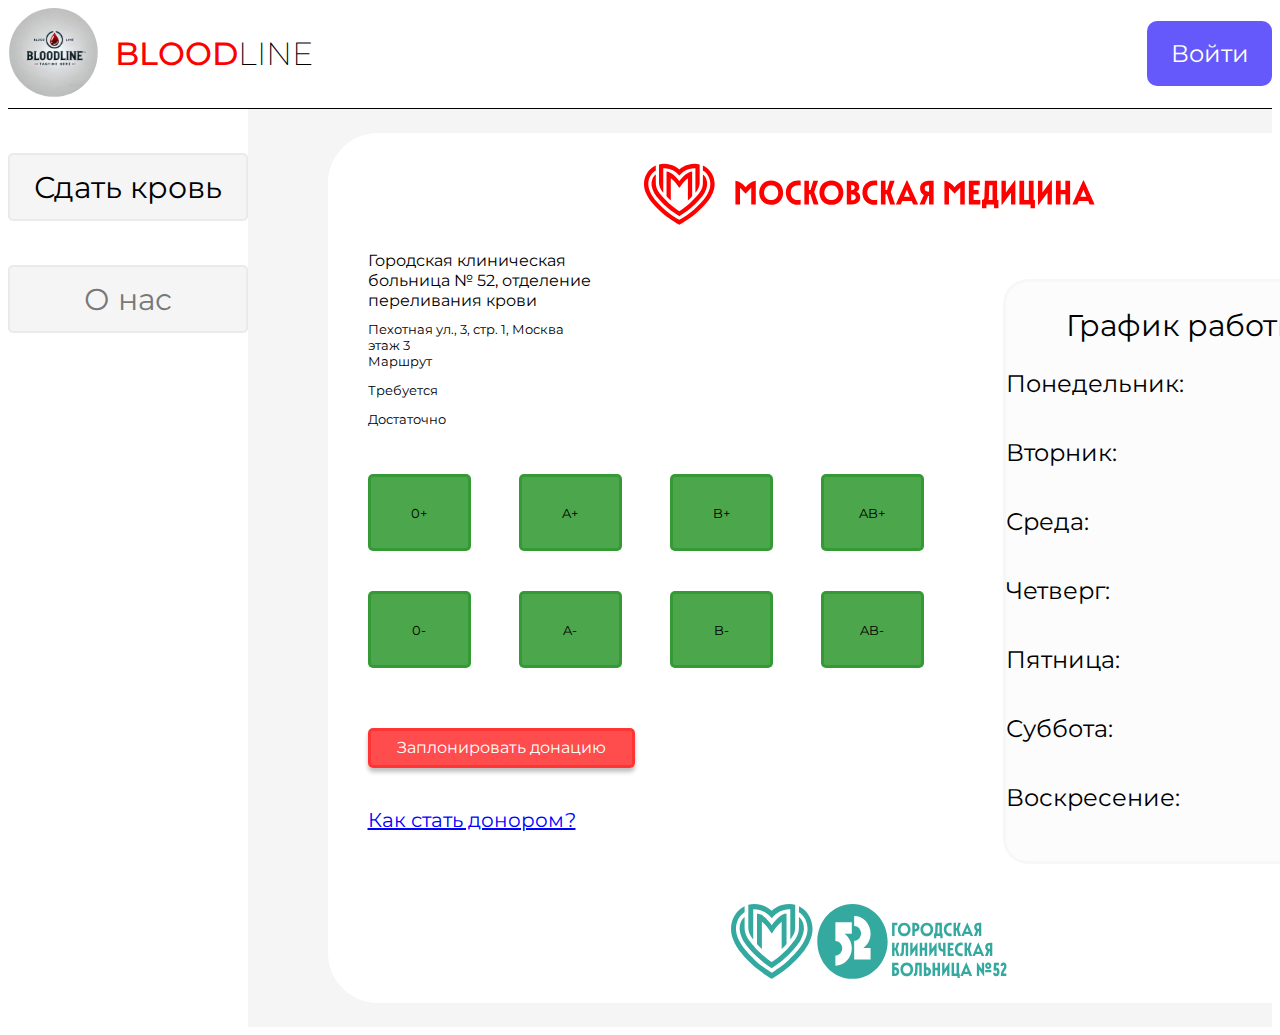
==== index.html @ a869ccdc "изменение" ====
<!DOCTYPE html>
<html lang="en">
  <head>
    <meta charset="UTF-8" />
    <meta name="viewport" content="width=device-width, initial-scale=1.0" />
    <title>BLOODLINE</title>
    <link rel="icon" href="./image/Иконка страницы.svg" />
    <link rel="stylesheet" href="./fonts/fonts.css" />
    <link rel="global.css" href="./style/global.css" />
    <link rel="stylesheet" href="./style/styles.css" />
  </head>
  <body class="page">
    <header class="head_content">
      <div class="head_content-title">
        <img class="head_content-title-image" src="image/Иконка страницы.svg" />
        <div class="head_content-title-text">
          <h1 class="head_content-title-red">BLOOD</h1>
          <h1 class="head_content-title-black">LINE</h1>
        </div>
      </div>
      <div class="head_content-button">
        <a href="./login.html" class="head_content-button-link">Войти</a>
      </div>
    </header>
    <main class="content">
      <nav class="content_navigation">
        <span class="content_navigation-button"
          ><a
            class="content_navigation-button-link content_navigation-button-link-active"
            href="./index.html"
            >Сдать кровь</a
          ></span
        >
        <span
          class="content_navigation-button content_navigation-button-unactive-link"
          ><a
            class="content_navigation-button-link content_navigation-button-link-unactive"
            href="./o_nas.html"
            >О нас</a
          ></span
        >
      </nav>
      <article class="content_block">
        <div class="content_block-icon-red">
          <img
            class="content_block-link-icon-red"
            src="./image/красный лого.svg"
          />
        </div>
        <div class="content_block-main-content">
          <div class="content_block-main-content-card">
            <h1 class="content_block-main-content-card-title">
              Городская клиническая <br />больница № 52, отделение
              <br />переливания крови
            </h1>
            <address class="content_block-main-content-card-address">
              Пехотная ул., 3, стр. 1, Москва <br />этаж 3 <br />Маршрут
            </address>
            <span class="content_block-main-content-card">
              <p>Требуется</p>
              <div></div>
            </span>
            <span class="content_block-main-content-card">
              <p>Достаточно</p>
              <div></div>
            </span>
            <div class="content_block-main-content-block">
              <ul class="content_block-main-content-list">
                <li class="content_block-main-content-list-items"><p>0+</p></li>
                <li class="content_block-main-content-list-items"><p>A+</p></li>
                <li class="content_block-main-content-list-items"><p>B+</p></li>
                <li class="content_block-main-content-list-items">
                  <p>AB+</p>
                </li>
              </ul>
              <ul
                class="content_block-main-content-list content_block-main-content-list-b"
              >
                <li class="content_block-main-content-list-items"><p>0-</p></li>
                <li class="content_block-main-content-list-items"><p>A-</p></li>
                <li class="content_block-main-content-list-items"><p>B-</p></li>
                <li class="content_block-main-content-list-items">
                  <p>AB-</p>
                </li>
              </ul>
            </div>
            <div class="content_block-main-content-links">
              <span class="content_block-main-content-links-red"
                ><a class="content_block-main-content-button" href=""
                  >Заплонировать донацию</a
                ></span
              >
              <a class="content_block-main-content-link" href=""
                >Как стать донором?</a
              >
            </div>
          </div>
          <article class="content_block-main-content-card-schedule">
            <h2 class="content_block-main-content-card-schedule-title">
              График работы:
            </h2>
            <ul class="content_block-main-content-card-schedule-day-list">
              <li class="content_block-main-content-card-schedule-day">
                Понедельник:
              </li>
              <li class="content_block-main-content-card-schedule-day">
                Вторник:
              </li>
              <li class="content_block-main-content-card-schedule-day">
                Среда:
              </li>
              <li class="content_block-main-content-card-schedule-day">
                Четверг:
              </li>
              <li class="content_block-main-content-card-schedule-day">
                Пятница:
              </li>
              <li class="content_block-main-content-card-schedule-day">
                Суббота:
              </li>
              <li class="content_block-main-content-card-schedule-day">
                Воскресение:
              </li>
            </ul>
          </article>
        </div>
        <div class="content_block-icon-blue">
          <img
            class="content_block-icon-blue-link"
            src="./image/синий лого 1.svg"
          />
          <img
            class="content_block-icon-blue-link"
            src="./image/синий лого 2.svg"
          />
          <img
            class="content_block-icon-blue-link"
            src="./image/синй лого 3.svg"
          />
        </div>
      </article>
    </main>
  </body>
</html>
---- fonts/fonts.css ----
@font-face {
  src: url(./Montserrat-ExtraLight.ttf) format(truetype),
    url(./Montserrat-ExtraLight.woff) format(woff),
    url(./Montserrat-ExtraLight.woff2) format(woff2);
  font-family: "Montserrat ExtraLight";
}

@font-face {
  src: url(./Montserrat-Medium.ttf) format(truetype),
    url(./Montserrat-Medium.woff) format(woff),
    url(./Montserrat-Medium.woff2) format(woff2);
  font-family: "Montserrat Medium";
}

@font-face {
  src: url(./Montserrat-Regular.ttf) format(truetype),
    url(./Montserrat-Regular.woff) format(woff),
    url(./Montserrat-Regular.woff2) format(woff2);
  font-family: "Montserrat Regular";
}
---- style/global.css ----
*,
*::before,
*::after {
  box-sizing: border-box;
}

.page {
  width: 1920px;
  height: 1080px;
}


h1,
h2,
h3,
h4,
h5,
h6,
p,
ul,
ol,
li,
blockquote {
  margin: 0;
  padding: 0;
}

a {
  color: inherit;
}

img {
  width: 100%;
}
---- style/styles.css ----
.head_content {
  display: flex;
  justify-content: space-between;
  border-bottom: 1px solid #000000;
  padding-bottom: 10px;
}

.head_content-title {
  display: flex;
  gap: 17px;
  align-items: center;
}

.head_content-title-text {
  display: flex;
  line-height: 39px;
  font-style: normal;
}

.head_content-title-red {
  font-family: "Montserrat Medium";
  font-weight: 500;
  color: #ff0000;
}

.head_content-title-black {
  font-family: "Montserrat ExtraLight";
  font-weight: 200;
  color: #000000;
}

.head_content-button {
  align-self: center;
  font-style: normal;
  font-weight: 400;
  font-size: 24px;
  line-height: 29px;
  width: 123px;
  height: 63px;
  background: #6659fc;
  border: 0.1px solid rgba(102, 89, 252, 0.3);
  border-radius: 10px;
  display: flex;
  justify-content: center;
  align-items: center;
}

.head_content-button-link {
  color: #ffffff;
  text-decoration: none;
  font-family: "Montserrat Regular";
}

.content {
  display: flex;
  background-color: #f5f5f5;
}

.content_navigation {
  display: flex;
  flex-direction: column;
  gap: 44px;
  margin: 0;
  background-color: #ffffff;
  width: 388px;
  align-items: center;
}

.content_navigation-button {
  width: 236px;
  height: 64px;
  background: #f5f5f5;
  border: 2px solid rgba(211, 210, 210, 0.3);
  border-radius: 5px;
  display: flex;
  justify-content: center;
  align-items: center;
  margin-top: 44px;
}

.content_navigation-button-unactive-link {
  margin-top: 0;
}

.content_navigation-button-link {
  font-family: "Montserrat Regular";
  font-style: normal;
  font-weight: 400;
  font-size: 30px;
  line-height: 37px;
  color: #787878;
  text-decoration: none;
}

.content_navigation-button-link-active {
  color: #000000;
}

.content_block {
  width: 100%;
  display: flex;
  flex-direction: column;
  align-items: center;
  justify-content: space-between;
  height: 100%;
  background: #ffffff;
  border-radius: 50px;
  margin: 24px 80px;
}

.content_block-main-content {
  display: flex;
  justify-content: space-between;
  width: 100%;
}

.content_block-main-content-links {
  display: flex;
  flex-direction: column;
}

.content_block-main-content-card-title {
  font-family: "Montserrat Regular";
  font-style: normal;
  font-weight: 400;
  font-size: 16px;
  line-height: 20px;
  color: #000000;
}

.content_block-main-content-card-address {
  font-family: "Montserrat Regular";
  font-style: normal;
  font-weight: 400;
  font-size: 13px;
  line-height: 16px;
  color: #000000;
}

.content_block-main-content-card {
  font-family: "Montserrat Regular";
  font-style: normal;
  font-weight: 400;
  font-size: 13px;
  line-height: 16px;
  color: #000000;
}

.content_block-main-content-list {
  display: flex;
  list-style: none;
  gap: 48px;
}

.content_block-main-content-list-b {
  margin-top: 40px;
}

.content_block-icon-red {
  margin-top: 20px;
}

.content_block-main-content {
  margin-left: 79px;
}

.content_block-main-content-card-schedule {
  margin-right: 79px;
}

.content_block-icon-blue {
  margin-bottom: 20px;
}

.content_block-main-content-block {
  margin-top: 47px;
}

.content_block-main-content-list {
  padding: 0;
}

.content_block-main-content-list-items {
  background: rgba(0, 128, 0, 0.7);
  border: 3px solid rgba(0, 128, 0, 0.3);
  border-radius: 5px;
  width: 97px;
  height: 71px;
  display: flex;
  align-items: center;
  justify-content: center;
}

.content_block-main-content-button {
  font-family: "Montserrat Regular";
  font-style: normal;
  font-weight: 400;
  font-size: 16px;
  line-height: 20px;
  color: #ffffff;
  text-decoration: none;
}

.content_block-main-content-links-red {
  background: rgba(255, 0, 0, 0.7);
  border: 3px solid rgba(255, 0, 0, 0.3);
  box-shadow: 0px 4px 4px rgba(0, 0, 0, 0.25);
  border-radius: 5px;
  width: 261px;
  height: 34px;
  display: flex;
  justify-content: center;
  align-items: center;
  margin-top: 47px;
}

.content_block-main-content-link {
  font-family: "Montserrat Regular";
  font-style: normal;
  font-weight: 400;
  font-size: 20px;
  line-height: 24px;
  color: #0000ff;
  margin-top: 40px;
  margin-bottom: 71px;
}

.content_block-main-content-card-schedule {
  width: 362px;
  height: 579px;
  background: rgba(245, 245, 245, 0.3);
  border: 3px solid rgba(211, 210, 210, 0.1);
  border-radius: 25px;
  align-self: center;
}

.content_block-main-content-card-schedule-title {
  font-family: "Montserrat Regular";
  font-style: normal;
  font-weight: 400;
  font-size: 30px;
  line-height: 37px;
  color: #000000;
  text-align: center;
}

.content_block-main-content-card-schedule-day {
  font-family: "Montserrat Regular";
  font-style: normal;
  font-weight: 400;
  font-size: 24px;
  line-height: 29px;
  color: #000000;
  list-style: none;
}

.content_block-main-content-card-schedule-day-list {
  padding: 0;
  display: flex;
  flex-direction: column;
  gap: 40px;
}

.container {
  display: flex;
  flex-direction: column;
  justify-content: center;
  height: 87vh;
}

.head_content-title-text-on-s {
  font-family: "Montserrat Regular";
  font-style: normal;
  font-weight: 400;
  font-size: 30px;
  line-height: 37px;
  color: #000000;
}

.head_content-title-text-on {
  margin: 78px 94px 438px 118px;
}
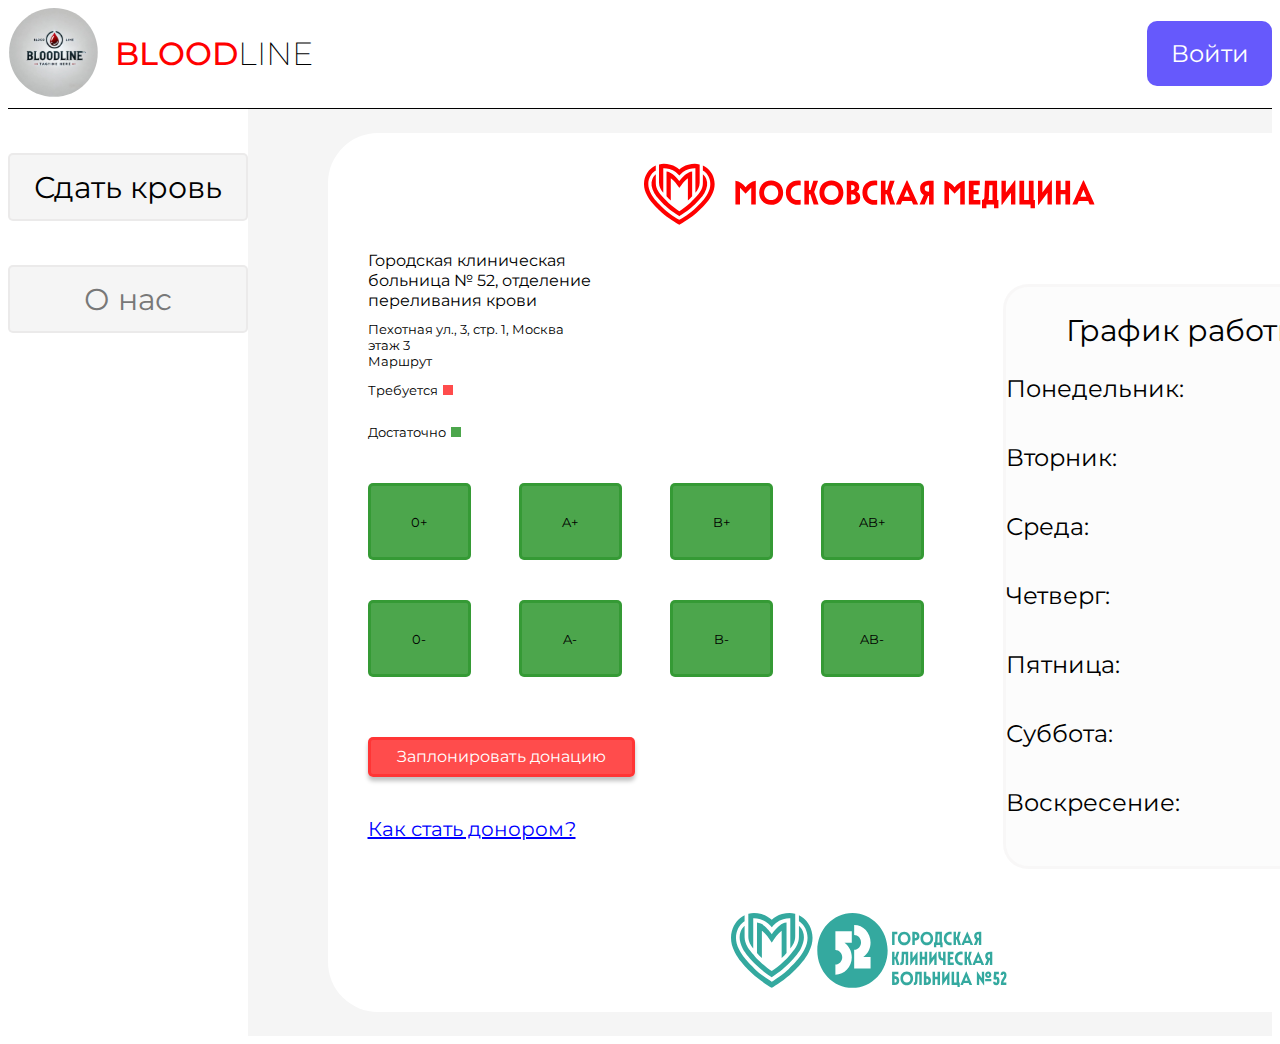
==== commit 6ddbd6b6: "Add files via upload" ====
--- a/index.html
+++ b/index.html
@@ -1,144 +1,195 @@
-<!DOCTYPE html>
-<html lang="en">
-  <head>
-    <meta charset="UTF-8" />
-    <meta name="viewport" content="width=device-width, initial-scale=1.0" />
-    <title>BLOODLINE</title>
-    <link rel="icon" href="./image/Иконка страницы.svg" />
-    <link rel="stylesheet" href="./fonts/fonts.css" />
-    <link rel="global.css" href="./style/global.css" />
-    <link rel="stylesheet" href="./style/styles.css" />
-  </head>
-  <body class="page">
-    <header class="head_content">
-      <div class="head_content-title">
-        <img class="head_content-title-image" src="image/Иконка страницы.svg" />
-        <div class="head_content-title-text">
-          <h1 class="head_content-title-red">BLOOD</h1>
-          <h1 class="head_content-title-black">LINE</h1>
-        </div>
-      </div>
-      <div class="head_content-button">
-        <a href="./login.html" class="head_content-button-link">Войти</a>
-      </div>
-    </header>
-    <main class="content">
-      <nav class="content_navigation">
-        <span class="content_navigation-button"
-          ><a
-            class="content_navigation-button-link content_navigation-button-link-active"
-            href="./index.html"
-            >Сдать кровь</a
-          ></span
-        >
-        <span
-          class="content_navigation-button content_navigation-button-unactive-link"
-          ><a
-            class="content_navigation-button-link content_navigation-button-link-unactive"
-            href="./o_nas.html"
-            >О нас</a
-          ></span
-        >
-      </nav>
-      <article class="content_block">
-        <div class="content_block-icon-red">
-          <img
-            class="content_block-link-icon-red"
-            src="./image/красный лого.svg"
-          />
-        </div>
-        <div class="content_block-main-content">
-          <div class="content_block-main-content-card">
-            <h1 class="content_block-main-content-card-title">
-              Городская клиническая <br />больница № 52, отделение
-              <br />переливания крови
-            </h1>
-            <address class="content_block-main-content-card-address">
-              Пехотная ул., 3, стр. 1, Москва <br />этаж 3 <br />Маршрут
-            </address>
-            <span class="content_block-main-content-card">
-              <p>Требуется</p>
-              <div></div>
-            </span>
-            <span class="content_block-main-content-card">
-              <p>Достаточно</p>
-              <div></div>
-            </span>
-            <div class="content_block-main-content-block">
-              <ul class="content_block-main-content-list">
-                <li class="content_block-main-content-list-items"><p>0+</p></li>
-                <li class="content_block-main-content-list-items"><p>A+</p></li>
-                <li class="content_block-main-content-list-items"><p>B+</p></li>
-                <li class="content_block-main-content-list-items">
-                  <p>AB+</p>
-                </li>
-              </ul>
-              <ul
-                class="content_block-main-content-list content_block-main-content-list-b"
-              >
-                <li class="content_block-main-content-list-items"><p>0-</p></li>
-                <li class="content_block-main-content-list-items"><p>A-</p></li>
-                <li class="content_block-main-content-list-items"><p>B-</p></li>
-                <li class="content_block-main-content-list-items">
-                  <p>AB-</p>
-                </li>
-              </ul>
-            </div>
-            <div class="content_block-main-content-links">
-              <span class="content_block-main-content-links-red"
-                ><a class="content_block-main-content-button" href=""
-                  >Заплонировать донацию</a
-                ></span
-              >
-              <a class="content_block-main-content-link" href=""
-                >Как стать донором?</a
-              >
-            </div>
-          </div>
-          <article class="content_block-main-content-card-schedule">
-            <h2 class="content_block-main-content-card-schedule-title">
-              График работы:
-            </h2>
-            <ul class="content_block-main-content-card-schedule-day-list">
-              <li class="content_block-main-content-card-schedule-day">
-                Понедельник:
-              </li>
-              <li class="content_block-main-content-card-schedule-day">
-                Вторник:
-              </li>
-              <li class="content_block-main-content-card-schedule-day">
-                Среда:
-              </li>
-              <li class="content_block-main-content-card-schedule-day">
-                Четверг:
-              </li>
-              <li class="content_block-main-content-card-schedule-day">
-                Пятница:
-              </li>
-              <li class="content_block-main-content-card-schedule-day">
-                Суббота:
-              </li>
-              <li class="content_block-main-content-card-schedule-day">
-                Воскресение:
-              </li>
-            </ul>
-          </article>
-        </div>
-        <div class="content_block-icon-blue">
-          <img
-            class="content_block-icon-blue-link"
-            src="./image/синий лого 1.svg"
-          />
-          <img
-            class="content_block-icon-blue-link"
-            src="./image/синий лого 2.svg"
-          />
-          <img
-            class="content_block-icon-blue-link"
-            src="./image/синй лого 3.svg"
-          />
-        </div>
-      </article>
-    </main>
-  </body>
-</html>
+<!DOCTYPE html>
+<html lang="en">
+  <head>
+    <meta charset="UTF-8" />
+    <meta name="viewport" content="width=device-width, initial-scale=1.0" />
+    <title>BLOODLINE</title>
+    <link rel="icon" href="./image/Иконка страницы.svg" />
+    <link rel="stylesheet" href="./fonts/fonts.css" />
+    <link rel="global.css" href="./style/global.css" />
+    <link rel="stylesheet" href="./style/styles.css" />
+  </head>
+  <body class="page">
+    <header class="head_content">
+      <div class="head_content-title">
+        <img class="head_content-title-image" src="image/Иконка страницы.svg" />
+        <div class="head_content-title-text">
+          <h1 class="head_content-title-red">BLOOD</h1>
+          <h1 class="head_content-title-black">LINE</h1>
+        </div>
+      </div>
+      <div class="head_content-button">
+        <a href="./login.html" class="head_content-button-link">Войти</a>
+      </div>
+    </header>
+    <main class="content">
+      <nav class="content_navigation">
+        <a
+          class="content_navigation-button content_navigation-button-link content_navigation-button-link-active"
+          href="./index.html"
+          >Сдать кровь</a
+        >
+        <a
+          class="content_navigation-button content_navigation-button-unactive-link content_navigation-button-link content_navigation-button-link-unactive"
+          href="./o_nas.html"
+          >О нас</a
+        >
+      </nav>
+      <article class="content_block">
+        <div class="content_block-icon-red">
+          <img
+            class="content_block-link-icon-red"
+            src="./image/красный лого.svg"
+          />
+        </div>
+        <div class="content_block-main-content">
+          <div class="content_block-main-content-card">
+            <h1 class="content_block-main-content-card-title">
+              Городская клиническая <br />больница № 52, отделение
+              <br />переливания крови
+            </h1>
+            <address class="content_block-main-content-card-address">
+              Пехотная ул., 3, стр. 1, Москва <br />этаж 3 <br />Маршрут
+            </address>
+            <span class="content_block-main-content-card-d">
+              <p>Требуется</p>
+              <div class="content_block-main-content-card-red"></div>
+            </span>
+            <span class="content_block-main-content-card-d">
+              <p>Достаточно</p>
+              <div class="content_block-main-content-card-green"></div>
+            </span>
+            <div class="content_block-main-content-block">
+              <ul class="content_block-main-content-list">
+                <li
+                  id="content_block-main-content-list-items"
+                  class="content_block-main-content-list-items"
+                >
+                  <p>0+</p>
+                </li>
+                <li
+                  id="content_block-main-content-list-items"
+                  class="content_block-main-content-list-items"
+                >
+                  <p>A+</p>
+                </li>
+                <li
+                  id="content_block-main-content-list-items"
+                  class="content_block-main-content-list-items"
+                >
+                  <p>B+</p>
+                </li>
+                <li
+                  id="content_block-main-content-list-items"
+                  class="content_block-main-content-list-items"
+                >
+                  <p>AB+</p>
+                </li>
+              </ul>
+              <ul
+                class="content_block-main-content-list content_block-main-content-list-b"
+              >
+                <li
+                  id="content_block-main-content-list-items"
+                  class="content_block-main-content-list-items"
+                >
+                  <p>0-</p>
+                </li>
+                <li
+                  id="content_block-main-content-list-items"
+                  class="content_block-main-content-list-items"
+                >
+                  <p>A-</p>
+                </li>
+                <li
+                  id="content_block-main-content-list-items"
+                  class="content_block-main-content-list-items"
+                >
+                  <p>B-</p>
+                </li>
+                <li
+                  id="content_block-main-content-list-items"
+                  class="content_block-main-content-list-items"
+                >
+                  <p>AB-</p>
+                </li>
+              </ul>
+            </div>
+            <div class="content_block-main-content-links">
+              <a
+                class="content_block-main-content-links-red content_block-main-content-button"
+                href="./planirovanie.html"
+                >Заплонировать донацию</a
+              >
+              <a
+                class="content_block-main-content-link"
+                href="./kak_stat_donorom.html"
+                target="_blank"
+                >Как стать донором?</a
+              >
+            </div>
+          </div>
+          <article class="content_block-main-content-card-schedule">
+            <h2 class="content_block-main-content-card-schedule-title">
+              График работы:
+            </h2>
+            <ul class="content_block-main-content-card-schedule-day-list">
+              <li class="content_block-main-content-card-schedule-day">
+                Понедельник:
+              </li>
+              <li class="content_block-main-content-card-schedule-day">
+                Вторник:
+              </li>
+              <li class="content_block-main-content-card-schedule-day">
+                Среда:
+              </li>
+              <li class="content_block-main-content-card-schedule-day">
+                Четверг:
+              </li>
+              <li class="content_block-main-content-card-schedule-day">
+                Пятница:
+              </li>
+              <li class="content_block-main-content-card-schedule-day">
+                Суббота:
+              </li>
+              <li class="content_block-main-content-card-schedule-day">
+                Воскресение:
+              </li>
+            </ul>
+          </article>
+        </div>
+        <div class="content_block-icon-blue">
+          <img
+            class="content_block-icon-blue-link"
+            src="./image/синий лого 1.svg"
+          />
+          <img
+            class="content_block-icon-blue-link"
+            src="./image/синий лого 2.svg"
+          />
+          <img
+            class="content_block-icon-blue-link"
+            src="./image/синй лого 3.svg"
+          />
+        </div>
+      </article>
+    </main>
+    <script>
+      const elements = document.querySelectorAll(
+        ".content_block-main-content-list-items"
+      );
+
+      // Устанавливаем слушатель события на клик для каждого элемента
+      elements.forEach((element) => {
+        element.addEventListener("click", function () {
+          // Проверяем текущий цвет элемента
+          if (element.style.backgroundColor === "rgba(255, 0, 0, 0.7)") {
+            element.style.backgroundColor = "rgba(0, 128, 0, 0.7)"; // Меняем на зеленый
+          } else {
+            element.style.backgroundColor = "rgba(255, 0, 0, 0.7)"; // Меняем на красный
+          }
+        });
+      });
+    </script>
+  </body>
+</html>
--- a/style/styles.css
+++ b/style/styles.css
@@ -9,18 +9,18 @@
   display: flex;
   gap: 17px;
   align-items: center;
-}
-
-.head_content-title-text {
-  display: flex;
-  line-height: 39px;
-  font-style: normal;
 }
 
 .head_content-title-red {
   font-family: "Montserrat Medium";
   font-weight: 500;
   color: #ff0000;
+}
+
+.head_content-title-text {
+  display: flex;
+  line-height: 39px;
+  font-style: normal;
 }
 
 .head_content-title-black {
@@ -173,7 +173,7 @@
 }
 
 .content_block-main-content-block {
-  margin-top: 47px;
+  margin-top: 30px;
 }
 
 .content_block-main-content-list {
@@ -280,3 +280,137 @@
 .head_content-title-text-on {
   margin: 78px 94px 438px 118px;
 }
+
+.content_block-donor-question {
+  font-family: "Montserrat Regular";
+  font-style: normal;
+  font-weight: 400;
+  font-size: 30px;
+  line-height: 37px;
+  color: rgba(255, 0, 0, 0.8);
+  width: 1500px;
+  text-align: center;
+}
+
+.content_block-donor-list-items {
+  font-family: "Montserrat Regular";
+  font-style: normal;
+  font-weight: 400;
+  font-size: 30px;
+  line-height: 37px;
+  color: #000000;
+  width: 1500px;
+}
+
+.content_block-donor-list-items-link {
+  color: #0000ff;
+}
+
+.content_block-donor-text-red {
+  font-family: "Montserrat Regular";
+  font-style: normal;
+  font-weight: 400;
+  font-size: 30px;
+  line-height: 37px;
+  color: rgba(255, 0, 0, 0.8);
+  width: 1200px;
+}
+
+.content_block-donor {
+  display: flex;
+  flex-direction: column;
+  gap: 25px;
+  margin-left: 100px;
+}
+
+.content_block-dann-list {
+  display: flex;
+  list-style: none;
+  padding: 0;
+  gap: 171px;
+  font-family: "Montserrat Regular";
+  font-style: normal;
+  font-weight: 300;
+  font-size: 20px;
+  line-height: 24px;
+  color: #000000;
+}
+
+.content_block-dann-title {
+  font-family: "Montserrat Regular";
+  font-style: normal;
+  font-weight: 500;
+  font-size: 30px;
+  line-height: 36px;
+  color: #000000;
+}
+
+.content_block-d {
+  width: 100%;
+  height: 100%;
+  background: #ffffff;
+  border-radius: 50px;
+  margin: 24px 80px;
+  display: flex;
+  justify-content: center;
+  height: 84vh;
+}
+
+.content_block-dann-text {
+  font-family: "Montserrat Regular";
+  font-style: normal;
+  font-weight: 300;
+  font-size: 20px;
+  line-height: 24px;
+  color: #000000;
+}
+
+.content_block-dann {
+  display: flex;
+  flex-direction: column;
+  gap: 88px;
+  margin-top: 88px;
+}
+
+.head_content-button-b {
+  align-self: center;
+  font-style: normal;
+  font-weight: 400;
+  font-size: 24px;
+  line-height: 29px;
+  width: 123px;
+  height: 63px;
+  background: #f5f5f5;
+  border-radius: 10px;
+  display: flex;
+  justify-content: center;
+  align-items: center;
+}
+
+.head_content-button-link-b {
+  color: black;
+  text-decoration: none;
+  font-family: "Montserrat Regular";
+  font-style: normal;
+  font-weight: 400;
+  font-size: 24px;
+  line-height: 29px;
+}
+
+.content_block-main-content-card-red {
+  height: 10px;
+  width: 10px;
+  background: rgba(255, 0, 0, 0.7);
+}
+
+.content_block-main-content-card-d {
+  gap: 5px;
+  display: flex;
+  align-items: center;
+}
+
+.content_block-main-content-card-green {
+  height: 10px;
+  width: 10px;
+  background: rgba(0, 128, 0, 0.7);
+}
